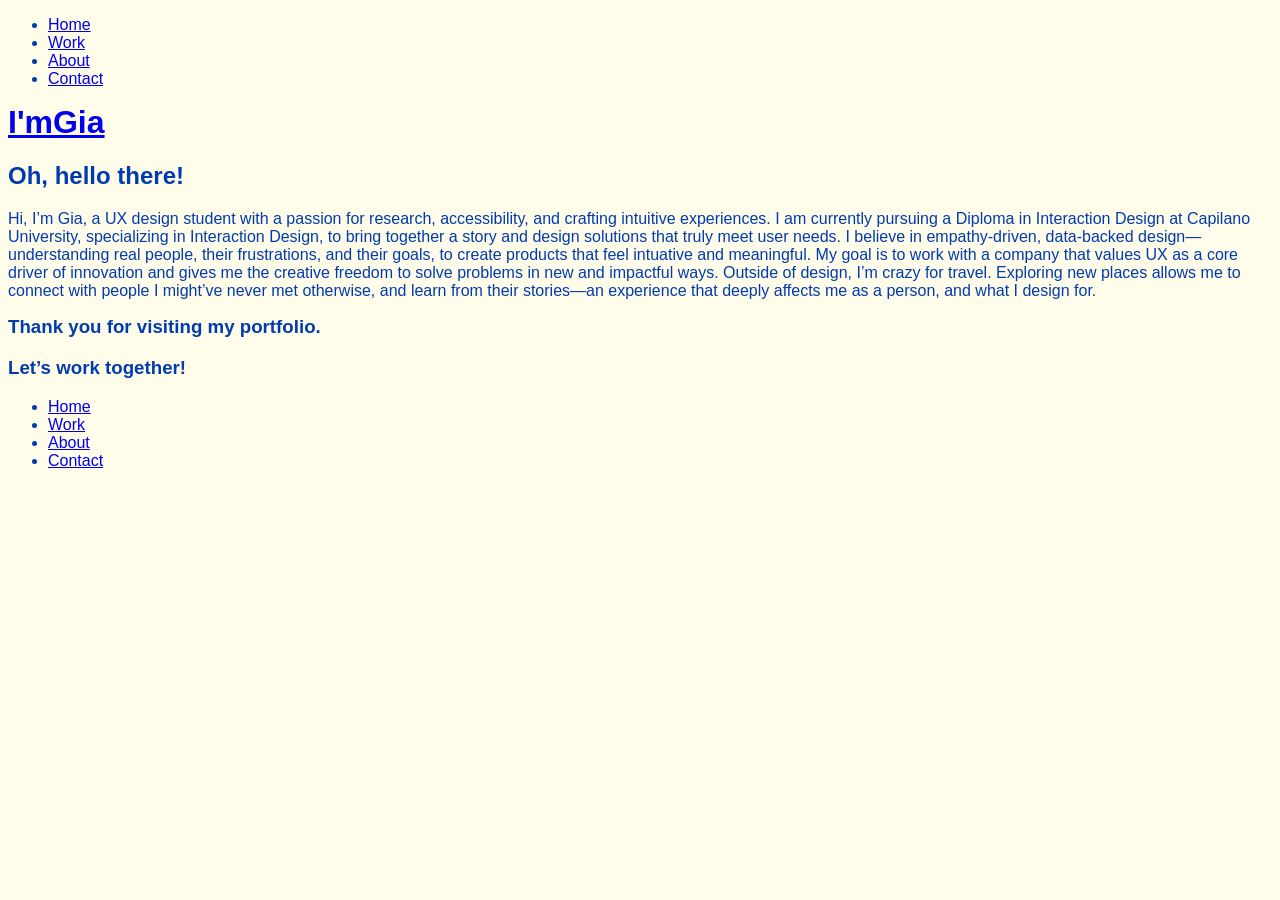
==== about.html @ bbf8f40d "initial commit" ====
<!DOCTYPE html>
<html lang="en">
<head>
    <meta charset="UTF-8">
    <meta name="viewport" content="width=device-width, initial-scale=1.0">
    <title>AllTrails Case Study</title>
    <link rel="stylesheet" href="css/styles.css">
</head>

<body>
    <header>
            <nav>
                    <ul>
                        <li><a href="home.html">Home</a></li>
                            <li><a href="index.html">Work</a></li>
                            <li><a href="#about">About</a></li>
                            <li><a href="#contact">Contact</a></li>
                            <!--Need to figure out how to link these so upon click they navigate user to respective page-->
                    </ul>
            </nav>
            <h1 class="logo"><a href="home.html">I'mGia</a></h1>
    </header>


    <section>
        <h1>Oh, hello there!</h1>
        <p>Hi, I’m Gia, a UX design student with a passion for research, accessibility, and crafting intuitive experiences. I am currently pursuing a Diploma in Interaction Design at Capilano University, specializing in Interaction Design, to bring together a story and design solutions that truly meet user needs.
            I believe in empathy-driven, data-backed design—understanding real people, their frustrations, and their goals, to create products that feel intuative and meaningful. My goal is to work with a company that values UX as a core driver of innovation and gives me the creative freedom to solve problems in new and impactful ways.
            Outside of design, I’m crazy for travel. Exploring new places allows me to connect with people I might’ve never met otherwise, and learn from their stories—an experience that deeply affects me as a person, and what I design for. </p>
    </section>

    <!-- Image of self on right side of above text-->


    <section id="footer">
        <h3>Thank you for visiting my portfolio.</h3>
        <h3>Let’s work together!</h3>
        <nav>
            <ul>
                <li><a href="home.html">Home</a></li>
                    <li><a href="#work">Work</a></li>
                    <li><a href="about.html">About</a></li>
                    <li><a href="#contact">Contact</a></li>
            </ul>
    </nav>

     </section>
















</body>
---- css/styles.css ----
body{
    font-family: "Figtree", sans-serif;
    background-color:#FFFDEA;
    color: #003BAF;
}
h1, h2, h3, h4, p, a{
    margin-top:0;
    
}
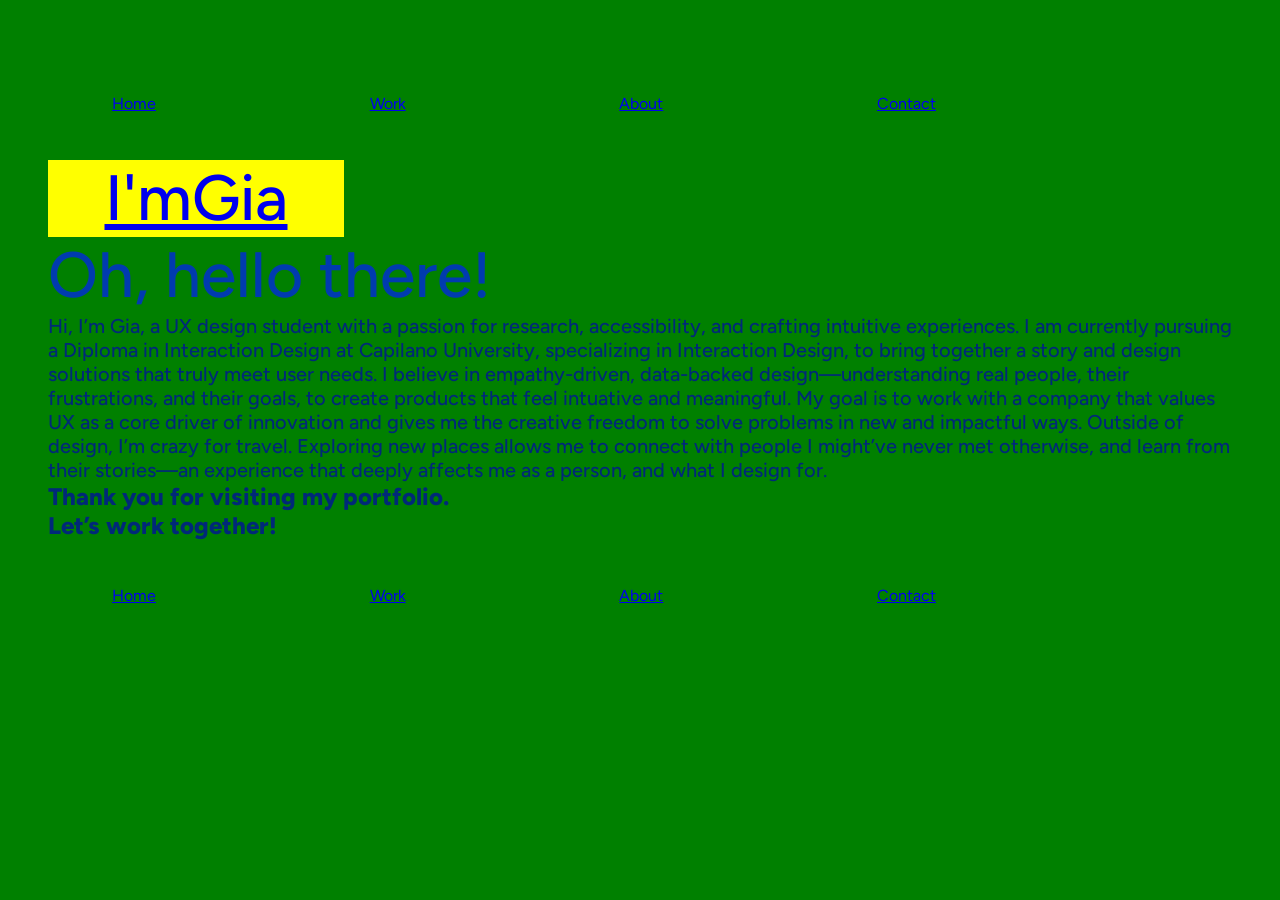
==== commit 5b1dba51: "update" ====
--- a/about.html
+++ b/about.html
@@ -10,18 +10,17 @@
 <body>
     <header>
             <nav>
-                    <ul>
-                        <li><a href="home.html">Home</a></li>
-                            <li><a href="index.html">Work</a></li>
-                            <li><a href="#about">About</a></li>
-                            <li><a href="#contact">Contact</a></li>
-                            <!--Need to figure out how to link these so upon click they navigate user to respective page-->
-                    </ul>
+                <ul class="navigation">
+                    <li class="navigation-item"><a href="index.html">Home</a></li>
+                    <li class="navigation-item"><a href="work.html">Work</a></li>
+                    <li class="navigation-item"><a href="about.html">About</a></li>
+                    <li class="navigation-item"><a href="#contact">Contact</a></li>
+                  </ul>
             </nav>
             <h1 class="logo"><a href="home.html">I'mGia</a></h1>
     </header>
 
-
+<div class="about.herotext">
     <section>
         <h1>Oh, hello there!</h1>
         <p>Hi, I’m Gia, a UX design student with a passion for research, accessibility, and crafting intuitive experiences. I am currently pursuing a Diploma in Interaction Design at Capilano University, specializing in Interaction Design, to bring together a story and design solutions that truly meet user needs.
@@ -36,12 +35,12 @@
         <h3>Thank you for visiting my portfolio.</h3>
         <h3>Let’s work together!</h3>
         <nav>
-            <ul>
-                <li><a href="home.html">Home</a></li>
-                    <li><a href="#work">Work</a></li>
-                    <li><a href="about.html">About</a></li>
-                    <li><a href="#contact">Contact</a></li>
-            </ul>
+            <ul class="navigation">
+                <li class="navigation-item"><a href="index.html">Home</a></li>
+                <li class="navigation-item"><a href="work.html">Work</a></li>
+                <li class="navigation-item"><a href="about.html">About</a></li>
+                <li class="navigation-item"><a href="#contact">Contact</a></li>
+              </ul>
     </nav>
 
      </section>
--- a/css/styles.css
+++ b/css/styles.css
@@ -1,11 +1,126 @@
+@import url(reset.css);
+@import url("https://fonts.googleapis.com/css2?family=Figtree:ital,wght@0,300..900;1,300..900&display=swap");
 
-body{
-    font-family: "Figtree", sans-serif;
-    background-color:#FFFDEA;
-    color: #003BAF;
+body {
+  font-family: "Figtree", sans-serif;
+  background-color: #fffdea;
+  color: #003baf;
+  padding: 3rem;
+  /* TRouBLe */
 }
-h1, h2, h3, h4, p, a{
-    margin-top:0;
-    
+h1,
+h2,
+h3,
+h4,
+p,
+a {
+  margin-top: 0;
 }
 
+h1 {
+  color: #003baf;
+  font-family: Figtree;
+  font-size: 4rem;
+  font-style: normal;
+  font-weight: 500;
+  line-height: 120.085%; /* 115.281px */
+}
+
+h2 {
+  color: #003baf;
+  font-family: Figtree;
+  font-size: 2.5rem;
+  font-style: normal;
+  font-weight: 500;
+  line-height: 120.085%; /* 76.854px */
+}
+
+h3 {
+  color: #002978;
+  font-family: Figtree;
+  font-size: 1.5rem;
+  font-style: normal;
+  font-weight: 800;
+  line-height: normal;
+}
+
+p {
+  color: #002978;
+  font-family: Figtree;
+  font-size: 1.25rem;
+  font-style: normal;
+  font-weight: 500;
+  line-height: normal;
+}
+
+.box {
+  background: #e0edf1;
+  border-radius: 10px;
+  padding: 9rem;
+  margin-bottom: 1rem;
+}
+
+.hero {
+  padding: 2rem;
+  border: 2px solid hotpink;
+}
+.portfolio-header {
+  display: flex;
+  flex-direction: row;
+  border: 3px solid blue;
+}
+.navigation {
+  display: flex;
+  flex-direction: column;
+  background: FFFDEA;
+  padding: 2rem;
+  width: 75%;
+  justify-content: space-between;
+}
+.logo {
+  width: 25%;
+  background: yellow;
+  display: flex;
+  flex-direction: column;
+  align-items: center;
+  justify-content: center;
+}
+.navigation-item {
+  padding: 1rem 2rem;
+  border-radius: 1.5rem;
+  background: 9FBFFF;
+}
+
+.hero {
+  padding: 5rem;
+}
+/* Large devices (desktops, 992px and up) */
+@media (min-width: 992px) {
+  .navigation {
+    flex-direction: row;
+  }
+  body {
+    background: FFFDEA;
+  }
+}
+
+/* X-Large devices (large desktops, 1200px and up) */
+@media (min-width: 1200px) {
+  body {
+    background: green;
+  }
+}
+
+/* XX-Large devices (larger desktops, 1400px and up) */
+@media (min-width: 1400px) {
+  body {
+    background: lemonchiffon;
+  }
+}
+
+/* ABOUT ELEMENTS*/
+.about.herotext {
+  padding: 5rem;
+}
+
+NOTHING IS WORKINGGGG :D
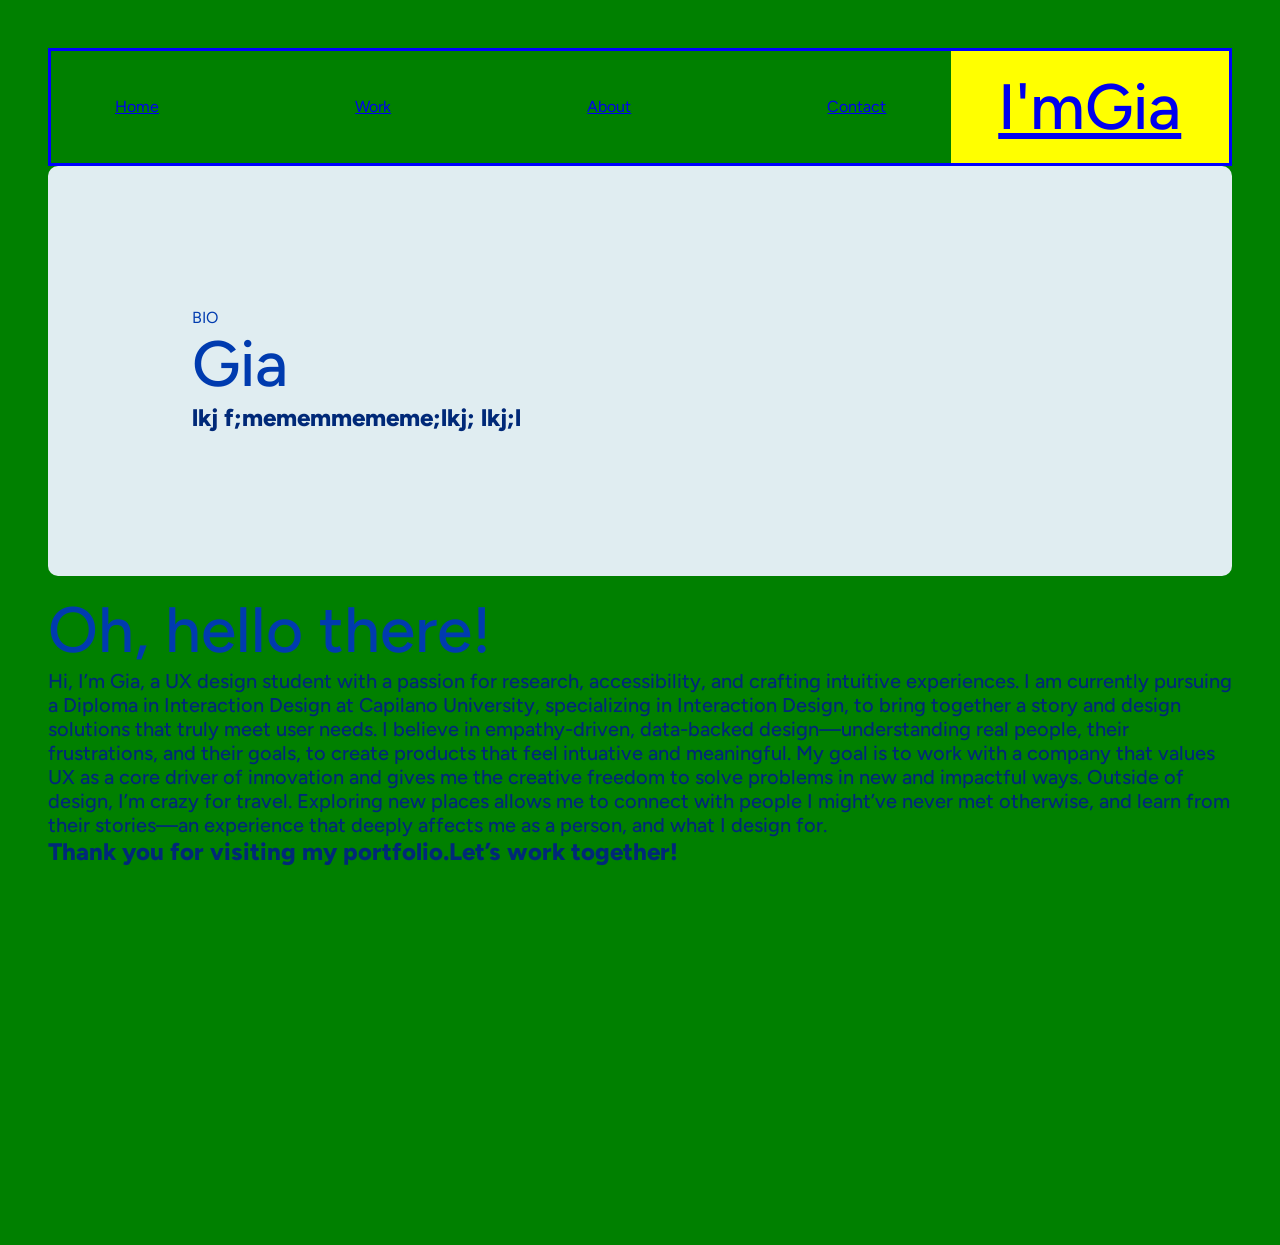
==== commit 4b4e7118: "updates" ====
--- a/about.html
+++ b/about.html
@@ -1,63 +1,52 @@
 <!DOCTYPE html>
 <html lang="en">
-<head>
-    <meta charset="UTF-8">
-    <meta name="viewport" content="width=device-width, initial-scale=1.0">
+  <head>
+    <meta charset="UTF-8" />
+    <meta name="viewport" content="width=device-width, initial-scale=1.0" />
     <title>AllTrails Case Study</title>
-    <link rel="stylesheet" href="css/styles.css">
-</head>
+    <link rel="stylesheet" href="css/styles.css" />
+  </head>
 
-<body>
-    <header>
-            <nav>
-                <ul class="navigation">
-                    <li class="navigation-item"><a href="index.html">Home</a></li>
-                    <li class="navigation-item"><a href="work.html">Work</a></li>
-                    <li class="navigation-item"><a href="about.html">About</a></li>
-                    <li class="navigation-item"><a href="#contact">Contact</a></li>
-                  </ul>
-            </nav>
-            <h1 class="logo"><a href="home.html">I'mGia</a></h1>
+  <body>
+    <header class="portfolio-header">
+      <ul class="navigation">
+        <li class="navigation-item"><a href="index.html">Home</a></li>
+        <li class="navigation-item"><a href="work.html">Work</a></li>
+        <li class="navigation-item"><a href="about.html">About</a></li>
+        <li class="navigation-item"><a href="#contact">Contact</a></li>
+      </ul>
+
+      <h1 class="logo"><a href="home.html">I'mGia</a></h1>
     </header>
-
-<div class="about.herotext">
+    <div class="project-section">
+      <h5>BIO</h5>
+      <h1>Gia</h1>
+      <h3>lkj f;mememmememe;lkj; lkj;l</h3>
+    </div>
     <section>
-        <h1>Oh, hello there!</h1>
-        <p>Hi, I’m Gia, a UX design student with a passion for research, accessibility, and crafting intuitive experiences. I am currently pursuing a Diploma in Interaction Design at Capilano University, specializing in Interaction Design, to bring together a story and design solutions that truly meet user needs.
-            I believe in empathy-driven, data-backed design—understanding real people, their frustrations, and their goals, to create products that feel intuative and meaningful. My goal is to work with a company that values UX as a core driver of innovation and gives me the creative freedom to solve problems in new and impactful ways.
-            Outside of design, I’m crazy for travel. Exploring new places allows me to connect with people I might’ve never met otherwise, and learn from their stories—an experience that deeply affects me as a person, and what I design for. </p>
+      <h1>Oh, hello there!</h1>
+      <p>
+        Hi, I’m Gia, a UX design student with a passion for research,
+        accessibility, and crafting intuitive experiences. I am currently
+        pursuing a Diploma in Interaction Design at Capilano University,
+        specializing in Interaction Design, to bring together a story and design
+        solutions that truly meet user needs. I believe in empathy-driven,
+        data-backed design—understanding real people, their frustrations, and
+        their goals, to create products that feel intuative and meaningful. My
+        goal is to work with a company that values UX as a core driver of
+        innovation and gives me the creative freedom to solve problems in new
+        and impactful ways. Outside of design, I’m crazy for travel. Exploring
+        new places allows me to connect with people I might’ve never met
+        otherwise, and learn from their stories—an experience that deeply
+        affects me as a person, and what I design for.
+      </p>
     </section>
 
     <!-- Image of self on right side of above text-->
 
-
-    <section id="footer">
-        <h3>Thank you for visiting my portfolio.</h3>
-        <h3>Let’s work together!</h3>
-        <nav>
-            <ul class="navigation">
-                <li class="navigation-item"><a href="index.html">Home</a></li>
-                <li class="navigation-item"><a href="work.html">Work</a></li>
-                <li class="navigation-item"><a href="about.html">About</a></li>
-                <li class="navigation-item"><a href="#contact">Contact</a></li>
-              </ul>
-    </nav>
-
-     </section>
-
-
-
-
-
-
-
-
-
-
-
-
-
-
-
-
-</body>+    <section class="footer">
+      <h3>Thank you for visiting my portfolio.</h3>
+      <h3>Let’s work together!</h3>
+    </section>
+  </body>
+</html>
--- a/css/styles.css
+++ b/css/styles.css
@@ -52,8 +52,7 @@
   font-weight: 500;
   line-height: normal;
 }
-
-.box {
+.project-section {
   background: #e0edf1;
   border-radius: 10px;
   padding: 9rem;
@@ -94,6 +93,54 @@
 .hero {
   padding: 5rem;
 }
+
+/* Project Page Styles */
+.project-header {
+  min-height: 60vh;
+  background: lightblue;
+  display: flex;
+  flex-direction: column;
+  align-items: center;
+  justify-content: center;
+}
+.project-inner-container {
+  background: salmon;
+}
+.project-title {
+  text-align: center;
+  background: yellow;
+  margin-bottom: 1rem;
+}
+.project-title:hover {
+  background: white;
+}
+.project-description {
+  text-align: center;
+  background: yellow;
+  margin-bottom: 1rem;
+}
+.project-type {
+  text-transform: uppercase;
+  text-align: center;
+  background: yellow;
+}
+
+/* Footer Styles */
+
+.footer {
+  min-height: 40vh;
+  display: flex;
+  flex-direction: row;
+}
+.main-footer-area {
+  width: 70%;
+  background: orangered;
+}
+.contact-footer-area {
+  width: 30%;
+  background: yellowgreen;
+}
+
 /* Large devices (desktops, 992px and up) */
 @media (min-width: 992px) {
   .navigation {
@@ -123,4 +170,33 @@
   padding: 5rem;
 }
 
-NOTHING IS WORKINGGGG :D
+/* NOTHING IS WORKINGGGG :D 
+
+
+
+⠀⠀⠀⠀⠀⠀⠀⠀⠀⠀⠀⠀⠀⠀⠀⠀⠀⠀⠀⠀⠀⠀⠀⠀⠀⠀⠀⠀⠀⠀⠀⠀⠀⠀⠀⠀⠀⠀⠀⠀⠀⠀⠀⠀⠀⠀⠀⠀⠀⠀
+⠀⠀⠀⠀⠀⠀⠀⠀⠀⠀⠀⠀⠀⠀⠀⠀⠀⠀⠀⠀⠀⠀⠀⠀⠀⠀⠀⠀⠀⠀⠀⠀⠀⠀⠀⠀⠀⠀⠀⠀⠀⠀⠀⠀⠀⠀⠀⠀⠀⠀
+⠀⠀⠀⠀⠀⠀⠀⠀⠀⠀⠀⠀⠀⠀⠀⠀⠀⠀⠀⠀⠀⠀⠀⠀⠀⠀⠀⠀⠀⠀⠀⠀⠀⠀⠀⠀⠀⠀⠀⠀⠀⠀⠀⠀⠀⠀⠀⠀⠀⠀
+⠀⠀⠀⠀⠀⠀⠀⠀⠀⠀⠀⠀⠀⠀⠀⠀⠀⠀⠀⠀⠀⠀⠀⠀⠀⠀⠀⠀⠀⠀⠀⠀⠀⠀⠀⠀⠀⠀⠀⠀⠀⠀⠀⠀⠀⠀⠀⠀⠀⠀
+⠀⠀⠀⠀⠀⠀⠀⠀⠀⠀⠀⠀⠀⠀⠀⠀⠀⠀⠀⠀⠀⠀⠀⠀⠀⠀⠀⠀⠀⠀⠀⠀⠀⠀⠀⠀⠀⠀⠀⠀⠀⠀⠀⠀⠀⠀⠀⠀⠀⠀
+⠀⠀⠀⠀⠀⠀⠀⠀⠀⠀⠀⠀⠀⠀⠀⠀⠀⠀⠀⠀⠀⠀⠀⠀⠀⠀⠀⠀⠀⠀⠀⠀⠀⠀⠀⠀⠀⠀⠀⠀⠀⠀⠀⠀⠀⠀⠀⠀⠀⠀
+⠀⠀⠀⠀⠀⠀⠀⠀⠀⠀⠀⠀⠀⠀⢀⡞⡆⠀⠀⠀⠀⠀⠀⠀⠀⠀⠀⠀⣠⢇⠀⠀⠀⠀⠀⠀⠀⠀⠀⠀⠀⠀⠀⠀⠀⠀⠀⠀⠀⠀
+⠀⠀⠀⠀⠀⠀⠀⠀⠀⠀⠀⠀⠀⠀⡎⠀⠈⡆⠀⠀⠀⠀⠀⠀⠀⠀⡠⠊⠀⠈⣇⠀⠀⠀⠀⠀⠀⠀⠀⠀⠀⠀⠀⠀⠀⠀⠀⠀⠀⠀
+⠀⠀⠀⠀⠀⠀⠀⠀⠀⠀⠀⠀⠀⡌⠀⠀⠀⢧⠀⠀⠀⠀⠀⠀⠀⡜⠁⠀⠀⠀⠀⠣⡀⠀⠀⠀⠀⠀⠀⠀⠀⠀⠀⠀⠀⠀⠀⠀⠀⠀
+⠀⠀⠀⠀⠀⠀⠀⠀⠀⠀⠀⠀⡪⠄⠀⠀⠀⠀⡇⣀⣀⣀⡤⠤⡧⠥⠀⠀⠀⠀⠀⠀⢳⡀⠀⠀⠀⠀⠀⠀⠀⠀⠀⠀⠀⠀⠀⠀⠀⠀
+⠀⠀⠀⠀⠀⠀⠀⠀⠀⠀⠀⣠⠃⠀⠀⠀⠀⠀⠳⠀⠀⠀⠀⠀⠀⠀⠀⠀⣀⡤⡀⠀⠈⡇⠀⠀⢀⡠⠔⠂⠀⠀⠀⠀⠀⠀⠀⠀⠀⠀
+⠀⠀⠀⠀⠀⠀⠀⠀⣀⣀⠀⡇⠀⠀⠀⠀⡤⠂⡀⠀⠀⠀⠀⠀⠀⠀⢀⡜⠁⠀⡇⠀⠀⣧⠂⠃⠁⠀⠀⠀⠀⠀⠀⠀⠀⠀⠀⠀⠀⠀
+⠀⠀⠀⠀⠀⠀⠀⠀⠁⠀⠁⢺⠢⢀⡀⠀⡇⠀⠉⠢⡀⠀⡏⠉⡇⠀⣇⡀⠀⢀⡇⠀⠎⡇⠀⠀⠀⠀⠀⠀⠀⠀⠀⠀⠀⠀⠀⠀⠀⠀
+⠀⠀⠀⠀⠀⠀⠀⠀⠀⠀⠀⠈⡇⠀⠀⠁⠙⣆⣀⡠⠞⠀⡏⣑⡇⠀⠀⠉⠉⠁⠀⡄⠀⡇⠀⠀⠀⠀⠀⠀⠀⠀⠀⠀⠀⠀⠀⠀⠀⠀
+⠀⠀⠀⠀⠀⠀⠀⠀⠀⡀⠠⠐⢯⡈⠁⠁⠀⠀⠀⠀⠀⡗⠀⠀⢧⠀⠀⠀⠀⠀⠀⠈⡳⠥⣀⣀⠀⠀⠀⠀⠀⠀⠀⠀⠀⠀⠀⠀⠀⠀
+⠀⠀⠀⠀⠀⠀⠐⠊⠈⠀⠀⠀⠀⠙⢄⡀⠀⠀⠀⠀⡎⠀⠀⠀⠀⡇⠀⠀⠀⠀⣠⠎⠁⠀⠀⠀⠉⠉⠀⠀⠀⠀⠀⠀⠀⠀⠀⠀⠀⠀
+⠀⠀⠀⠀⠀⠀⠀⠀⠀⠀⠀⠀⠀⠀⠀⠉⠣⢄⣀⠀⠀⠀⠀⠀⠀⠀⣀⣀⡤⠞⠁⠀⠀⠀⠀⠀⠀⠀⠀⠀⠀⠀⠀⠀⠀⠀⠀⠀⠀⠀
+⠀⠀⠀⠀⠀⠀⠀⠀⠀⠀⠀⠀⠀⠀⠀⠀⠀⠀⠀⠉⠉⠉⠉⠉⠉⠉⠀⠀⠀⠀⠀⠀⠀⠀⠀⠀⠀⠀⠀⠀⠀⠀⠀⠀⠀⠀⠀⠀⠀⠀
+⠀⠀⠀⠀⠀⠀⠀⠀⠀⠀⠀⠀⠀⠀⠀⠀⠀⠀⠀⠀⠀⠀⠀⠀⠀⠀⠀⠀⠀⠀⠀⠀⠀⠀⠀⠀⠀⠀⠀⠀⠀⠀⠀⠀⠀⠀⠀⠀⠀⠀
+⠀⠀⠀⠀⠀⠀⠀⠀⠀⠀⠀⠀⠀⠀⠀⠀⠀⠀⠀⠀⠀⠀⠀⠀⠀⠀⠀⠀⠀⠀⠀⠀⠀⠀⠀⠀⠀⠀⠀⠀⠀⠀⠀⠀⠀⠀⠀⠀⠀⠀
+⠀⠀⠀⠀⠀⠀⠀⠀⠀⠀⠀⠀⠀⠀⠀⠀⠀⠀⠀⠀⠀⠀⠀⠀⠀⠀⠀⠀⠀⠀⠀⠀⠀⠀⠀⠀⠀⠀⠀⠀⠀⠀⠀⠀⠀⠀⠀⠀⠀⠀
+⠀⠀⠀⠀⠀⠀⠀⠀⠀⠀⠀⠀⠀⠀⠀⠀⠀⠀⠀⠀⠀⠀⠀⠀⠀⠀⠀⠀⠀⠀⠀⠀⠀⠀⠀⠀⠀⠀⠀⠀⠀⠀⠀⠀⠀⠀⠀⠀⠀⠀
+⠀⠀⠀⠀⠀⠀⠀⠀⠀⠀⠀⠀⠀⠀⠀⠀⠀⠀⠀⠀⠀⠀⠀⠀⠀⠀⠀⠀⠀⠀⠀⠀⠀⠀⠀⠀⠀⠀⠀⠀⠀⠀⠀⠀⠀⠀⠀⠀⠀⠀
+⠀⠀⠀⠀⠀⠀⠀⠀⠀⠀⠀⠀⠀⠀⠀⠀⠀⠀⠀⠀⠀⠀⠀⠀⠀⠀⠀⠀⠀⠀⠀⠀⠀⠀⠀⠀⠀⠀⠀⠀⠀⠀⠀⠀⠀⠀⠀⠀⠀⠀
+⠀⠀⠀⠀⠀⠀⠀⠀⠀⠀⠀⠀⠀⠀⠀⠀⠀⠀⠀⠀⠀⠀⠀⠀⠀⠀⠀⠀⠀⠀⠀⠀⠀⠀⠀⠀⠀⠀⠀⠀⠀⠀⠀⠀⠀⠀⠀⠀⠀⠀
+*/
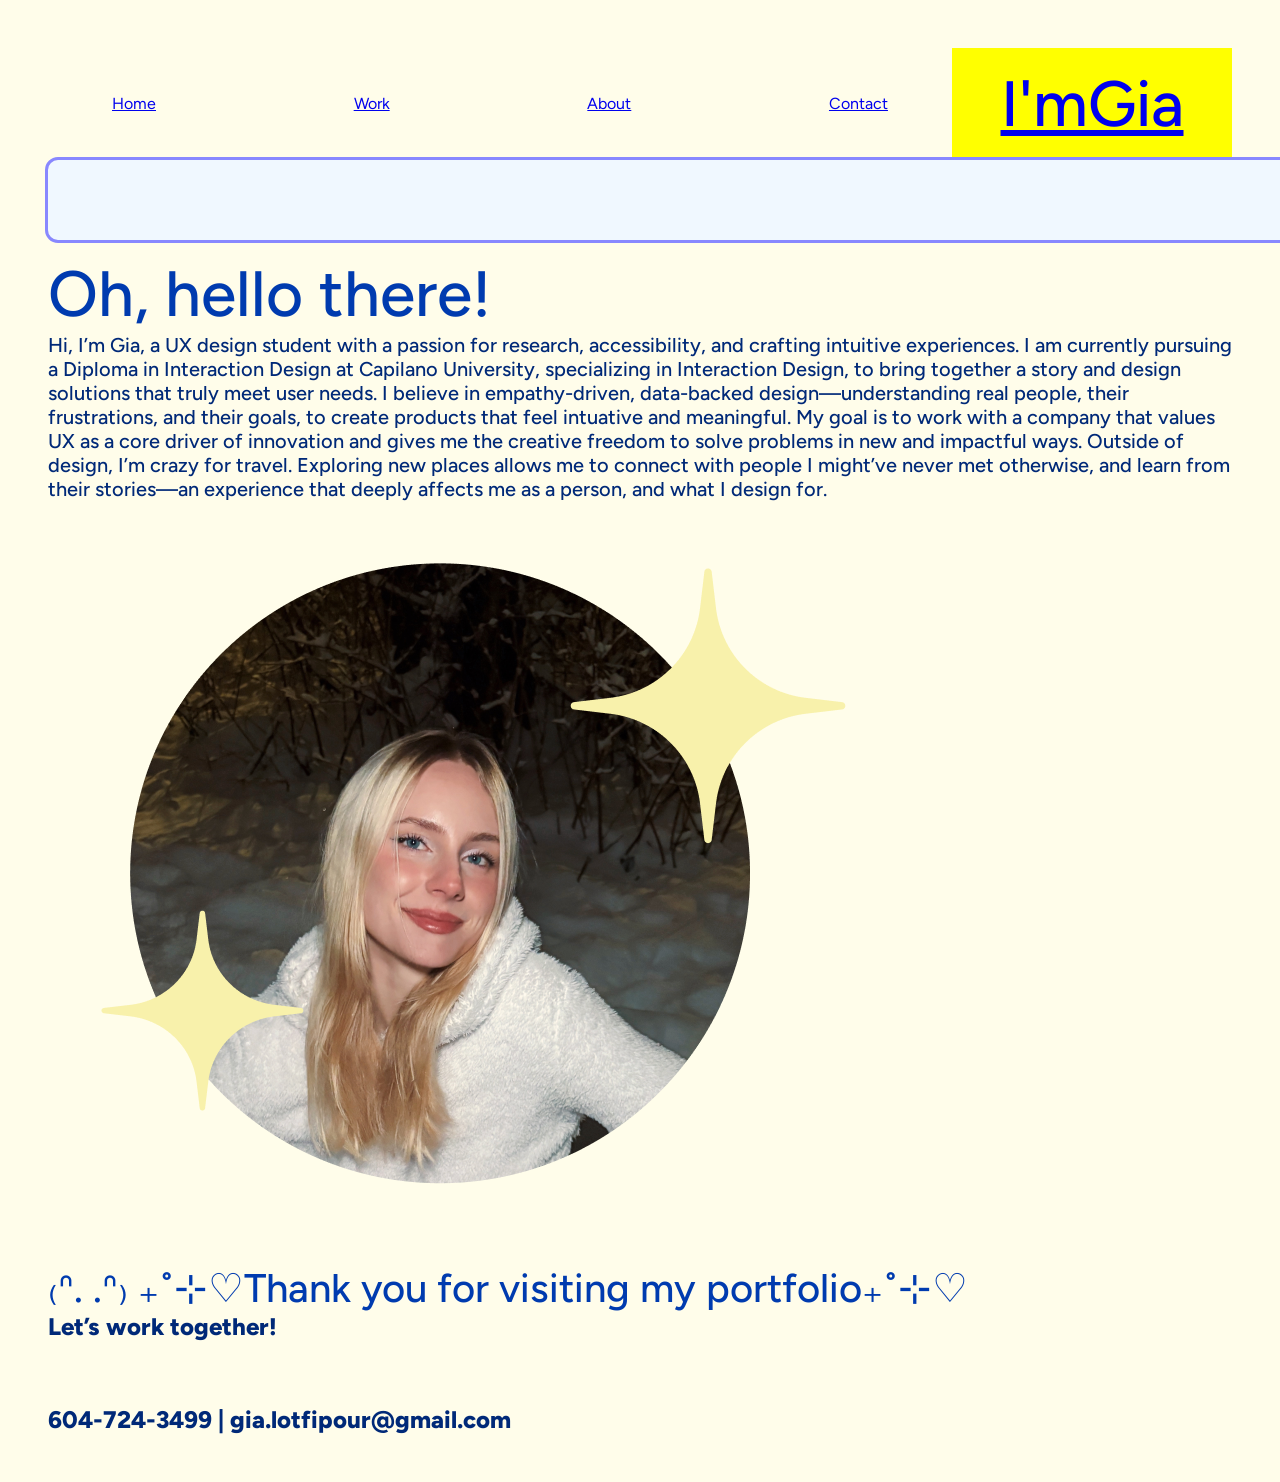
==== commit d77a307b: "updates" ====
--- a/about.html
+++ b/about.html
@@ -18,11 +18,8 @@
 
       <h1 class="logo"><a href="home.html">I'mGia</a></h1>
     </header>
-    <div class="project-section">
-      <h5>BIO</h5>
-      <h1>Gia</h1>
-      <h3>lkj f;mememmememe;lkj; lkj;l</h3>
-    </div>
+
+    <div class="project-section"></div>
     <section>
       <h1>Oh, hello there!</h1>
       <p>
@@ -41,12 +38,19 @@
         affects me as a person, and what I design for.
       </p>
     </section>
+    <img src="img/itsme.png" alt="Screenshots of Wireframes" />
 
-    <!-- Image of self on right side of above text-->
+    <ul class="footer">
+      <li class="main-footer-area">
+        <h2>₍ᐢ. .ᐢ₎ ₊˚⊹♡Thank you for visiting my portfolio₊˚⊹♡</h2>
+        <h3>Let’s work together!</h3>
+      </li>
+      <li class="contact-footer-area">
+        <h3>604-724-3499 | gia.lotfipour@gmail.com</h3>
+      </li>
+    </ul>
 
-    <section class="footer">
-      <h3>Thank you for visiting my portfolio.</h3>
-      <h3>Let’s work together!</h3>
+
     </section>
   </body>
 </html>
--- a/css/styles.css
+++ b/css/styles.css
@@ -52,7 +52,8 @@
   font-weight: 500;
   line-height: normal;
 }
-.project-section {
+
+.box {
   background: #e0edf1;
   border-radius: 10px;
   padding: 9rem;
@@ -66,7 +67,7 @@
 .portfolio-header {
   display: flex;
   flex-direction: row;
-  border: 3px solid blue;
+
 }
 .navigation {
   display: flex;
@@ -93,54 +94,6 @@
 .hero {
   padding: 5rem;
 }
-
-/* Project Page Styles */
-.project-header {
-  min-height: 60vh;
-  background: lightblue;
-  display: flex;
-  flex-direction: column;
-  align-items: center;
-  justify-content: center;
-}
-.project-inner-container {
-  background: salmon;
-}
-.project-title {
-  text-align: center;
-  background: yellow;
-  margin-bottom: 1rem;
-}
-.project-title:hover {
-  background: white;
-}
-.project-description {
-  text-align: center;
-  background: yellow;
-  margin-bottom: 1rem;
-}
-.project-type {
-  text-transform: uppercase;
-  text-align: center;
-  background: yellow;
-}
-
-/* Footer Styles */
-
-.footer {
-  min-height: 40vh;
-  display: flex;
-  flex-direction: row;
-}
-.main-footer-area {
-  width: 70%;
-  background: orangered;
-}
-.contact-footer-area {
-  width: 30%;
-  background: yellowgreen;
-}
-
 /* Large devices (desktops, 992px and up) */
 @media (min-width: 992px) {
   .navigation {
@@ -154,14 +107,14 @@
 /* X-Large devices (large desktops, 1200px and up) */
 @media (min-width: 1200px) {
   body {
-    background: green;
+    background: FFFDEA;
   }
 }
 
 /* XX-Large devices (larger desktops, 1400px and up) */
 @media (min-width: 1400px) {
   body {
-    background: lemonchiffon;
+    background: FFFDEAs;
   }
 }
 
@@ -170,33 +123,170 @@
   padding: 5rem;
 }
 
-/* NOTHING IS WORKINGGGG :D 
-
-
-
-⠀⠀⠀⠀⠀⠀⠀⠀⠀⠀⠀⠀⠀⠀⠀⠀⠀⠀⠀⠀⠀⠀⠀⠀⠀⠀⠀⠀⠀⠀⠀⠀⠀⠀⠀⠀⠀⠀⠀⠀⠀⠀⠀⠀⠀⠀⠀⠀⠀⠀
-⠀⠀⠀⠀⠀⠀⠀⠀⠀⠀⠀⠀⠀⠀⠀⠀⠀⠀⠀⠀⠀⠀⠀⠀⠀⠀⠀⠀⠀⠀⠀⠀⠀⠀⠀⠀⠀⠀⠀⠀⠀⠀⠀⠀⠀⠀⠀⠀⠀⠀
-⠀⠀⠀⠀⠀⠀⠀⠀⠀⠀⠀⠀⠀⠀⠀⠀⠀⠀⠀⠀⠀⠀⠀⠀⠀⠀⠀⠀⠀⠀⠀⠀⠀⠀⠀⠀⠀⠀⠀⠀⠀⠀⠀⠀⠀⠀⠀⠀⠀⠀
-⠀⠀⠀⠀⠀⠀⠀⠀⠀⠀⠀⠀⠀⠀⠀⠀⠀⠀⠀⠀⠀⠀⠀⠀⠀⠀⠀⠀⠀⠀⠀⠀⠀⠀⠀⠀⠀⠀⠀⠀⠀⠀⠀⠀⠀⠀⠀⠀⠀⠀
-⠀⠀⠀⠀⠀⠀⠀⠀⠀⠀⠀⠀⠀⠀⠀⠀⠀⠀⠀⠀⠀⠀⠀⠀⠀⠀⠀⠀⠀⠀⠀⠀⠀⠀⠀⠀⠀⠀⠀⠀⠀⠀⠀⠀⠀⠀⠀⠀⠀⠀
-⠀⠀⠀⠀⠀⠀⠀⠀⠀⠀⠀⠀⠀⠀⠀⠀⠀⠀⠀⠀⠀⠀⠀⠀⠀⠀⠀⠀⠀⠀⠀⠀⠀⠀⠀⠀⠀⠀⠀⠀⠀⠀⠀⠀⠀⠀⠀⠀⠀⠀
-⠀⠀⠀⠀⠀⠀⠀⠀⠀⠀⠀⠀⠀⠀⢀⡞⡆⠀⠀⠀⠀⠀⠀⠀⠀⠀⠀⠀⣠⢇⠀⠀⠀⠀⠀⠀⠀⠀⠀⠀⠀⠀⠀⠀⠀⠀⠀⠀⠀⠀
-⠀⠀⠀⠀⠀⠀⠀⠀⠀⠀⠀⠀⠀⠀⡎⠀⠈⡆⠀⠀⠀⠀⠀⠀⠀⠀⡠⠊⠀⠈⣇⠀⠀⠀⠀⠀⠀⠀⠀⠀⠀⠀⠀⠀⠀⠀⠀⠀⠀⠀
-⠀⠀⠀⠀⠀⠀⠀⠀⠀⠀⠀⠀⠀⡌⠀⠀⠀⢧⠀⠀⠀⠀⠀⠀⠀⡜⠁⠀⠀⠀⠀⠣⡀⠀⠀⠀⠀⠀⠀⠀⠀⠀⠀⠀⠀⠀⠀⠀⠀⠀
-⠀⠀⠀⠀⠀⠀⠀⠀⠀⠀⠀⠀⡪⠄⠀⠀⠀⠀⡇⣀⣀⣀⡤⠤⡧⠥⠀⠀⠀⠀⠀⠀⢳⡀⠀⠀⠀⠀⠀⠀⠀⠀⠀⠀⠀⠀⠀⠀⠀⠀
-⠀⠀⠀⠀⠀⠀⠀⠀⠀⠀⠀⣠⠃⠀⠀⠀⠀⠀⠳⠀⠀⠀⠀⠀⠀⠀⠀⠀⣀⡤⡀⠀⠈⡇⠀⠀⢀⡠⠔⠂⠀⠀⠀⠀⠀⠀⠀⠀⠀⠀
-⠀⠀⠀⠀⠀⠀⠀⠀⣀⣀⠀⡇⠀⠀⠀⠀⡤⠂⡀⠀⠀⠀⠀⠀⠀⠀⢀⡜⠁⠀⡇⠀⠀⣧⠂⠃⠁⠀⠀⠀⠀⠀⠀⠀⠀⠀⠀⠀⠀⠀
-⠀⠀⠀⠀⠀⠀⠀⠀⠁⠀⠁⢺⠢⢀⡀⠀⡇⠀⠉⠢⡀⠀⡏⠉⡇⠀⣇⡀⠀⢀⡇⠀⠎⡇⠀⠀⠀⠀⠀⠀⠀⠀⠀⠀⠀⠀⠀⠀⠀⠀
-⠀⠀⠀⠀⠀⠀⠀⠀⠀⠀⠀⠈⡇⠀⠀⠁⠙⣆⣀⡠⠞⠀⡏⣑⡇⠀⠀⠉⠉⠁⠀⡄⠀⡇⠀⠀⠀⠀⠀⠀⠀⠀⠀⠀⠀⠀⠀⠀⠀⠀
-⠀⠀⠀⠀⠀⠀⠀⠀⠀⡀⠠⠐⢯⡈⠁⠁⠀⠀⠀⠀⠀⡗⠀⠀⢧⠀⠀⠀⠀⠀⠀⠈⡳⠥⣀⣀⠀⠀⠀⠀⠀⠀⠀⠀⠀⠀⠀⠀⠀⠀
-⠀⠀⠀⠀⠀⠀⠐⠊⠈⠀⠀⠀⠀⠙⢄⡀⠀⠀⠀⠀⡎⠀⠀⠀⠀⡇⠀⠀⠀⠀⣠⠎⠁⠀⠀⠀⠉⠉⠀⠀⠀⠀⠀⠀⠀⠀⠀⠀⠀⠀
-⠀⠀⠀⠀⠀⠀⠀⠀⠀⠀⠀⠀⠀⠀⠀⠉⠣⢄⣀⠀⠀⠀⠀⠀⠀⠀⣀⣀⡤⠞⠁⠀⠀⠀⠀⠀⠀⠀⠀⠀⠀⠀⠀⠀⠀⠀⠀⠀⠀⠀
-⠀⠀⠀⠀⠀⠀⠀⠀⠀⠀⠀⠀⠀⠀⠀⠀⠀⠀⠀⠉⠉⠉⠉⠉⠉⠉⠀⠀⠀⠀⠀⠀⠀⠀⠀⠀⠀⠀⠀⠀⠀⠀⠀⠀⠀⠀⠀⠀⠀⠀
-⠀⠀⠀⠀⠀⠀⠀⠀⠀⠀⠀⠀⠀⠀⠀⠀⠀⠀⠀⠀⠀⠀⠀⠀⠀⠀⠀⠀⠀⠀⠀⠀⠀⠀⠀⠀⠀⠀⠀⠀⠀⠀⠀⠀⠀⠀⠀⠀⠀⠀
-⠀⠀⠀⠀⠀⠀⠀⠀⠀⠀⠀⠀⠀⠀⠀⠀⠀⠀⠀⠀⠀⠀⠀⠀⠀⠀⠀⠀⠀⠀⠀⠀⠀⠀⠀⠀⠀⠀⠀⠀⠀⠀⠀⠀⠀⠀⠀⠀⠀⠀
-⠀⠀⠀⠀⠀⠀⠀⠀⠀⠀⠀⠀⠀⠀⠀⠀⠀⠀⠀⠀⠀⠀⠀⠀⠀⠀⠀⠀⠀⠀⠀⠀⠀⠀⠀⠀⠀⠀⠀⠀⠀⠀⠀⠀⠀⠀⠀⠀⠀⠀
-⠀⠀⠀⠀⠀⠀⠀⠀⠀⠀⠀⠀⠀⠀⠀⠀⠀⠀⠀⠀⠀⠀⠀⠀⠀⠀⠀⠀⠀⠀⠀⠀⠀⠀⠀⠀⠀⠀⠀⠀⠀⠀⠀⠀⠀⠀⠀⠀⠀⠀
-⠀⠀⠀⠀⠀⠀⠀⠀⠀⠀⠀⠀⠀⠀⠀⠀⠀⠀⠀⠀⠀⠀⠀⠀⠀⠀⠀⠀⠀⠀⠀⠀⠀⠀⠀⠀⠀⠀⠀⠀⠀⠀⠀⠀⠀⠀⠀⠀⠀⠀
-⠀⠀⠀⠀⠀⠀⠀⠀⠀⠀⠀⠀⠀⠀⠀⠀⠀⠀⠀⠀⠀⠀⠀⠀⠀⠀⠀⠀⠀⠀⠀⠀⠀⠀⠀⠀⠀⠀⠀⠀⠀⠀⠀⠀⠀⠀⠀⠀⠀⠀
-⠀⠀⠀⠀⠀⠀⠀⠀⠀⠀⠀⠀⠀⠀⠀⠀⠀⠀⠀⠀⠀⠀⠀⠀⠀⠀⠀⠀⠀⠀⠀⠀⠀⠀⠀⠀⠀⠀⠀⠀⠀⠀⠀⠀⠀⠀⠀⠀⠀⠀
-*/
+img {
+  max-width: 100%; /* Makes the image responsive to the container's width */
+  height: auto; /* Keeps the aspect ratio */
+}
+
+.footer {
+  padding 2 rem;
+}
+
+.contact-footer-area{
+ justify-content: flex-end;
+ align-items: end;
+}
+
+
+/* AllTrails case study section on index.html page*/
+
+
+
+
+.project-title{
+  display: flex;
+  justify-content: center;
+  align-items: center;
+  height: 20vh;
+}
+.project-description{
+  display: flex;
+  justify-content: center;
+  align-items: center;
+  height: 5vh;
+}
+.project-type{
+  display: flex;
+  justify-content: center;
+  align-items: center;
+  height: 5vh;
+}
+
+.project-overview{
+  margin-bottom: 4rem;
+  margin-top: 2rem;
+}
+
+.problem-statement{ 
+  margin-bottom: 2rem;
+}
+
+.role-team-timeline{
+  display: flex;
+  flex-direction: column;
+  justify-content: flex-end;
+  gap: 1rem;
+  padding-top: 3rem;
+  padding-bottom: 4rem;
+}
+
+.solution{
+  padding-bottom: 4rem;
+}
+
+.define{
+  gap: 2rem;
+  padding-top: 2rem;
+  padding-bottom: 2rem;
+}
+
+.test{
+  gap: 2rem;
+  padding-top: 2rem;
+  padding-bottom: 2rem;
+}
+
+.ideate{
+  gap: 2rem;
+  padding-top: 2rem;
+  padding-bottom: 2rem;
+}
+
+.design{
+  gap: 2rem;
+  padding-top: 2rem;
+  padding-bottom: 2rem;
+}
+
+
+.the-impacto{
+  background-color: yellow;
+  padding-bottom: 10rem;
+}
+
+.learnings{
+ padding-top: 2rem;
+ padding-bottom: 4rem;
+}
+
+.insight-tools{
+  background-color: black;
+}
+
+.main-footer-area{
+  padding-bottom: 4rem;
+}
+
+.text-image-container {
+  display: flex; /* Enables side-by-side layout */
+  align-items: center; /* Aligns image and text vertically */
+  gap: 20px; /* Adds space between text and image */
+}
+
+
+
+/* The Good Stuff case study section on index.html page*/
+.hero-section {
+  background-color: aliceblue;
+  outline: 3px solid rgb(136, 136, 255);
+  border-radius: 10px;
+  display: flex; /* Enables side-by-side layout */
+  align-items: center; /* Centers items vertically */
+  justify-content: space-between; /* Adds spacing */
+  width: 100vw; /* Full width */
+  padding: 40px; /* Adjust as needed */
+  margin-bottom: 6rem;
+}
+
+.text-content {
+  width: 50%; /* Ensures text takes up half of the screen */
+}
+
+.hero-image {
+  width: 40%; /* Adjust the image width */
+  max-width: 400px; /* Prevents it from getting too large */
+  height: auto; /* Keeps aspect ratio */
+  padding-right: 3rem;
+}
+
+
+
+/* AllTrails container section index.html*/
+
+.project-section{
+  background-color: aliceblue;
+  outline: 3px solid rgb(136, 136, 255);
+  border-radius: 10px;
+  padding: 8rem;
+  margin-bottom: 1rem;
+  align-content: flex-start;
+}
+
+.project-section {
+  display: flex; /* Enables side-by-side layout */
+  align-items: center; /* Centers content vertically */
+  justify-content: space-between; /* Adds spacing */
+  width: 100vw; /* Full width */
+  padding: 40px; /* Adjust as needed */
+}
+
+.text-content {
+  width: 50%; /* Ensures text takes up half of the screen */
+}
+
+.project-image {
+  width: 40%; /* Adjust image width */
+  max-width: 400px; /* Prevents it from getting too large */
+  height: auto; /* Keeps aspect ratio */
+  padding-right: 3rem;
+}
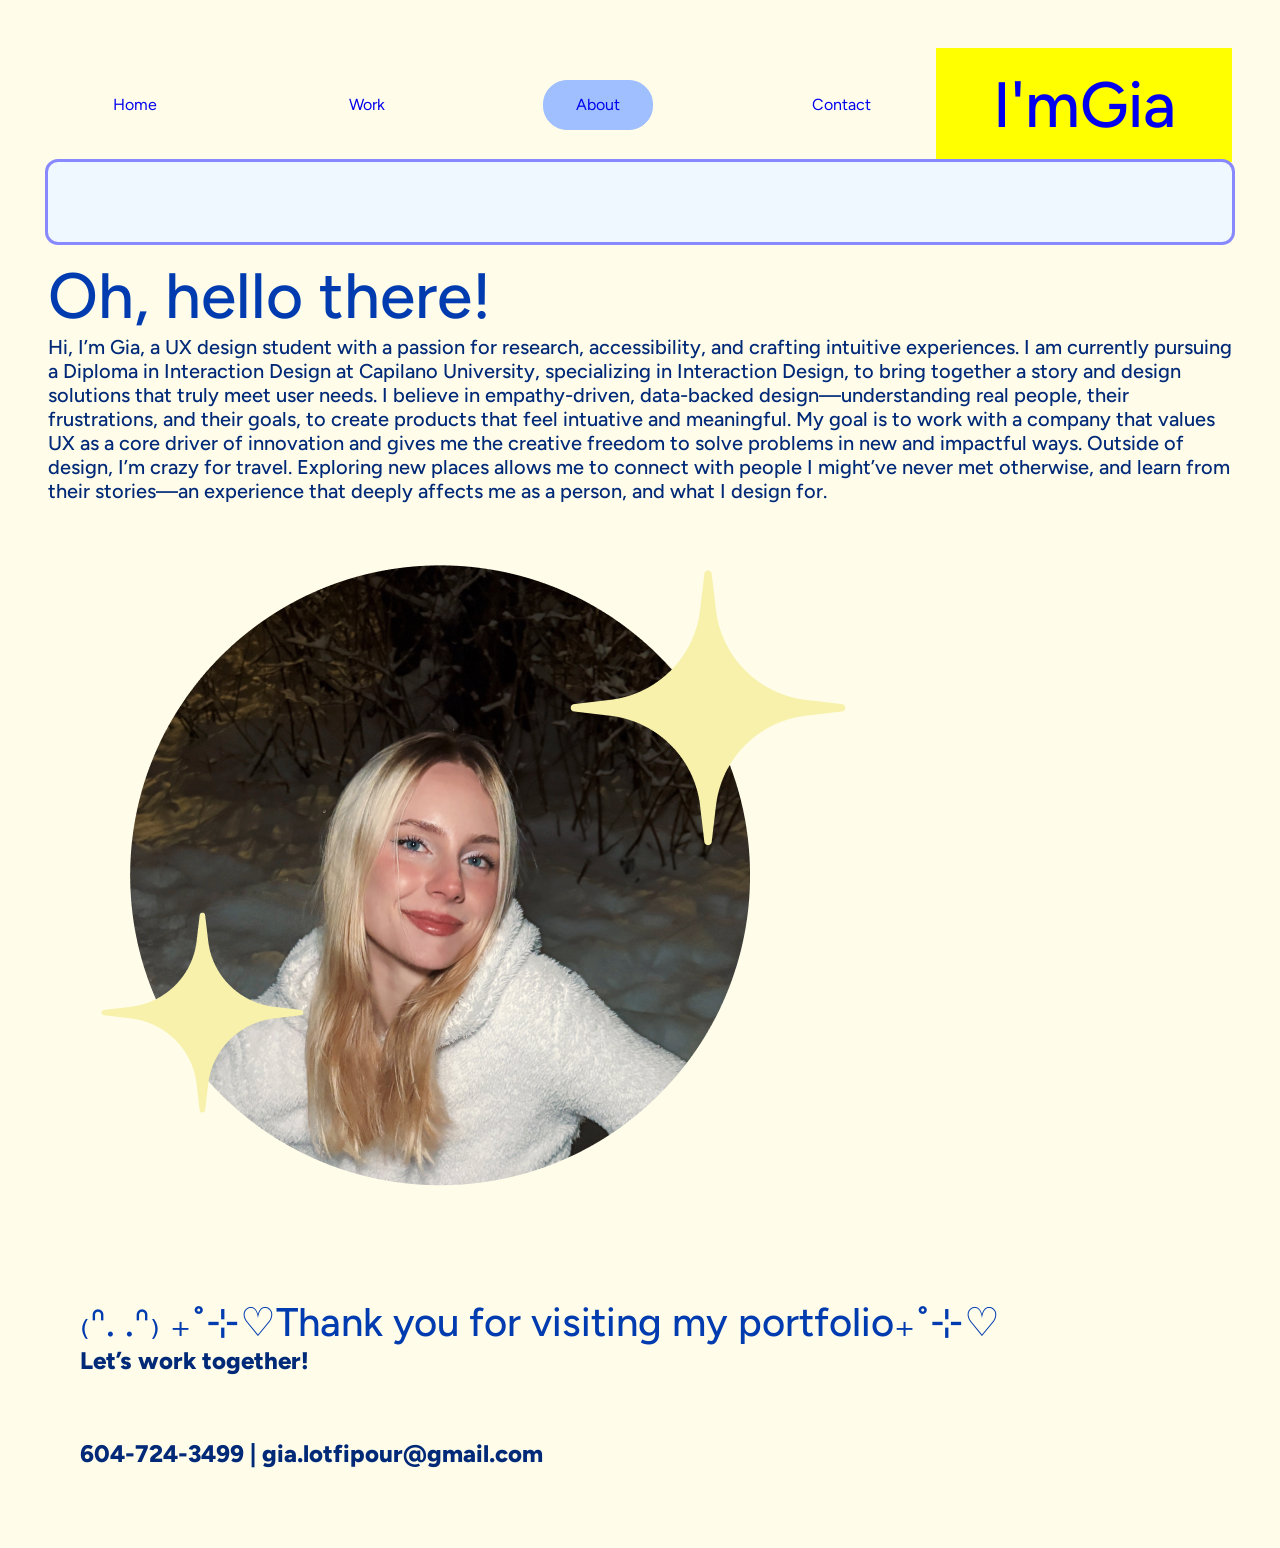
==== commit 25fe4e99: "updates" ====
--- a/about.html
+++ b/about.html
@@ -12,7 +12,9 @@
       <ul class="navigation">
         <li class="navigation-item"><a href="index.html">Home</a></li>
         <li class="navigation-item"><a href="work.html">Work</a></li>
-        <li class="navigation-item"><a href="about.html">About</a></li>
+        <li class="navigation-item navigation-item-active">
+          <a href="about.html">About</a>
+        </li>
         <li class="navigation-item"><a href="#contact">Contact</a></li>
       </ul>
 
@@ -40,7 +42,7 @@
     </section>
     <img src="img/itsme.png" alt="Screenshots of Wireframes" />
 
-    <ul class="footer">
+    <ul class="footer" id="contact">
       <li class="main-footer-area">
         <h2>₍ᐢ. .ᐢ₎ ₊˚⊹♡Thank you for visiting my portfolio₊˚⊹♡</h2>
         <h3>Let’s work together!</h3>
@@ -49,8 +51,5 @@
         <h3>604-724-3499 | gia.lotfipour@gmail.com</h3>
       </li>
     </ul>
-
-
-    </section>
   </body>
 </html>
--- a/css/styles.css
+++ b/css/styles.css
@@ -1,5 +1,15 @@
 @import url(reset.css);
 @import url("https://fonts.googleapis.com/css2?family=Figtree:ital,wght@0,300..900;1,300..900&display=swap");
+
+/* apply a natural box layout model to all elements, but allowing components to change */
+html {
+  box-sizing: border-box;
+}
+*,
+*:before,
+*:after {
+  box-sizing: inherit;
+}
 
 body {
   font-family: "Figtree", sans-serif;
@@ -8,14 +18,13 @@
   padding: 3rem;
   /* TRouBLe */
 }
-h1,
-h2,
-h3,
-h4,
-p,
-a {
-  margin-top: 0;
-}
+/* Make all images responsive */
+
+img {
+  max-width: 100%; /* Makes the image responsive to the container's width */
+  height: auto; /* Keeps the aspect ratio */
+}
+/* Typography Styles */
 
 h1 {
   color: #003baf;
@@ -53,7 +62,15 @@
   line-height: normal;
 }
 
-.box {
+/* Hyperlink Styles */
+
+a {
+  text-decoration: none;
+}
+
+/* Container and box styles */
+
+/ .box {
   background: #e0edf1;
   border-radius: 10px;
   padding: 9rem;
@@ -61,18 +78,18 @@
 }
 
 .hero {
-  padding: 2rem;
   border: 2px solid hotpink;
+  padding: 5rem;
+  margin-bottom: 1rem;
 }
 .portfolio-header {
   display: flex;
   flex-direction: row;
-
 }
 .navigation {
   display: flex;
   flex-direction: column;
-  background: FFFDEA;
+  background: #fffdea;
   padding: 2rem;
   width: 75%;
   justify-content: space-between;
@@ -85,93 +102,70 @@
   align-items: center;
   justify-content: center;
 }
+
+/* Navigation Styles */
 .navigation-item {
   padding: 1rem 2rem;
   border-radius: 1.5rem;
-  background: 9FBFFF;
-}
-
-.hero {
-  padding: 5rem;
-}
-/* Large devices (desktops, 992px and up) */
-@media (min-width: 992px) {
-  .navigation {
-    flex-direction: row;
-  }
-  body {
-    background: FFFDEA;
-  }
-}
-
-/* X-Large devices (large desktops, 1200px and up) */
-@media (min-width: 1200px) {
-  body {
-    background: FFFDEA;
-  }
-}
-
-/* XX-Large devices (larger desktops, 1400px and up) */
-@media (min-width: 1400px) {
-  body {
-    background: FFFDEAs;
-  }
-}
-
-/* ABOUT ELEMENTS*/
+  border: 1px solid transparent;
+  background: transparent;
+}
+
+.navigation-item:hover {
+  border: 1px solid #003baf;
+}
+
+.navigation-item-active {
+  border: 1px solid #9fbfff;
+  background: #9fbfff;
+}
+
+/* ABOUT ELEMENTS */
 .about.herotext {
   padding: 5rem;
 }
 
-img {
-  max-width: 100%; /* Makes the image responsive to the container's width */
-  height: auto; /* Keeps the aspect ratio */
-}
-
+/* Footer Styles */
 .footer {
-  padding 2 rem;
-}
-
-.contact-footer-area{
- justify-content: flex-end;
- align-items: end;
-}
-
+  padding: 2rem;
+}
+
+.contact-footer-area {
+  justify-content: flex-end;
+  align-items: end;
+}
 
 /* AllTrails case study section on index.html page*/
 
-
-
-
-.project-title{
+.project-title {
   display: flex;
   justify-content: center;
   align-items: center;
   height: 20vh;
 }
-.project-description{
+.project-description {
   display: flex;
   justify-content: center;
   align-items: center;
   height: 5vh;
 }
-.project-type{
+.project-type {
   display: flex;
   justify-content: center;
   align-items: center;
   height: 5vh;
 }
 
-.project-overview{
+.project-overview {
   margin-bottom: 4rem;
   margin-top: 2rem;
 }
 
-.problem-statement{ 
+.problem-statement {
   margin-bottom: 2rem;
 }
 
-.role-team-timeline{
+.role-team-timeline {
   display: flex;
   flex-direction: column;
   justify-content: flex-end;
@@ -180,50 +174,16 @@
   padding-bottom: 4rem;
 }
 
-.solution{
+.solution {
   padding-bottom: 4rem;
 }
 
-.define{
-  gap: 2rem;
+.project-stage {
   padding-top: 2rem;
   padding-bottom: 2rem;
 }
 
-.test{
-  gap: 2rem;
-  padding-top: 2rem;
-  padding-bottom: 2rem;
-}
-
-.ideate{
-  gap: 2rem;
-  padding-top: 2rem;
-  padding-bottom: 2rem;
-}
-
-.design{
-  gap: 2rem;
-  padding-top: 2rem;
-  padding-bottom: 2rem;
-}
-
-
-.the-impacto{
-  background-color: yellow;
-  padding-bottom: 10rem;
-}
-
-.learnings{
- padding-top: 2rem;
- padding-bottom: 4rem;
-}
-
-.insight-tools{
-  background-color: black;
-}
-
-.main-footer-area{
+.main-footer-area {
   padding-bottom: 4rem;
 }
 
@@ -232,8 +192,6 @@
   align-items: center; /* Aligns image and text vertically */
   gap: 20px; /* Adds space between text and image */
 }
-
-
 
 /* The Good Stuff case study section on index.html page*/
 .hero-section {
@@ -243,7 +201,7 @@
   display: flex; /* Enables side-by-side layout */
   align-items: center; /* Centers items vertically */
   justify-content: space-between; /* Adds spacing */
-  width: 100vw; /* Full width */
+  width: 100%; /* Full width */
   padding: 40px; /* Adjust as needed */
   margin-bottom: 6rem;
 }
@@ -259,24 +217,17 @@
   padding-right: 3rem;
 }
 
-
-
 /* AllTrails container section index.html*/
 
-.project-section{
+.project-section {
+  display: flex; /* Enables side-by-side layout */
   background-color: aliceblue;
   outline: 3px solid rgb(136, 136, 255);
   border-radius: 10px;
-  padding: 8rem;
   margin-bottom: 1rem;
-  align-content: flex-start;
-}
-
-.project-section {
-  display: flex; /* Enables side-by-side layout */
   align-items: center; /* Centers content vertically */
   justify-content: space-between; /* Adds spacing */
-  width: 100vw; /* Full width */
+  width: 100%; /* Full width */
   padding: 40px; /* Adjust as needed */
 }
 
@@ -289,4 +240,28 @@
   max-width: 400px; /* Prevents it from getting too large */
   height: auto; /* Keeps aspect ratio */
   padding-right: 3rem;
-}+}
+
+/* Large devices (desktops, 992px and up) */
+@media (min-width: 992px) {
+  .navigation {
+    flex-direction: row;
+  }
+  body {
+    background: #fffdea;
+  }
+}
+
+/* X-Large devices (large desktops, 1200px and up) */
+@media (min-width: 1200px) {
+  body {
+    background: #fffdea;
+  }
+}
+
+/* XX-Large devices (larger desktops, 1400px and up) */
+@media (min-width: 1400px) {
+  body {
+    background: #fffdea;
+  }
+}
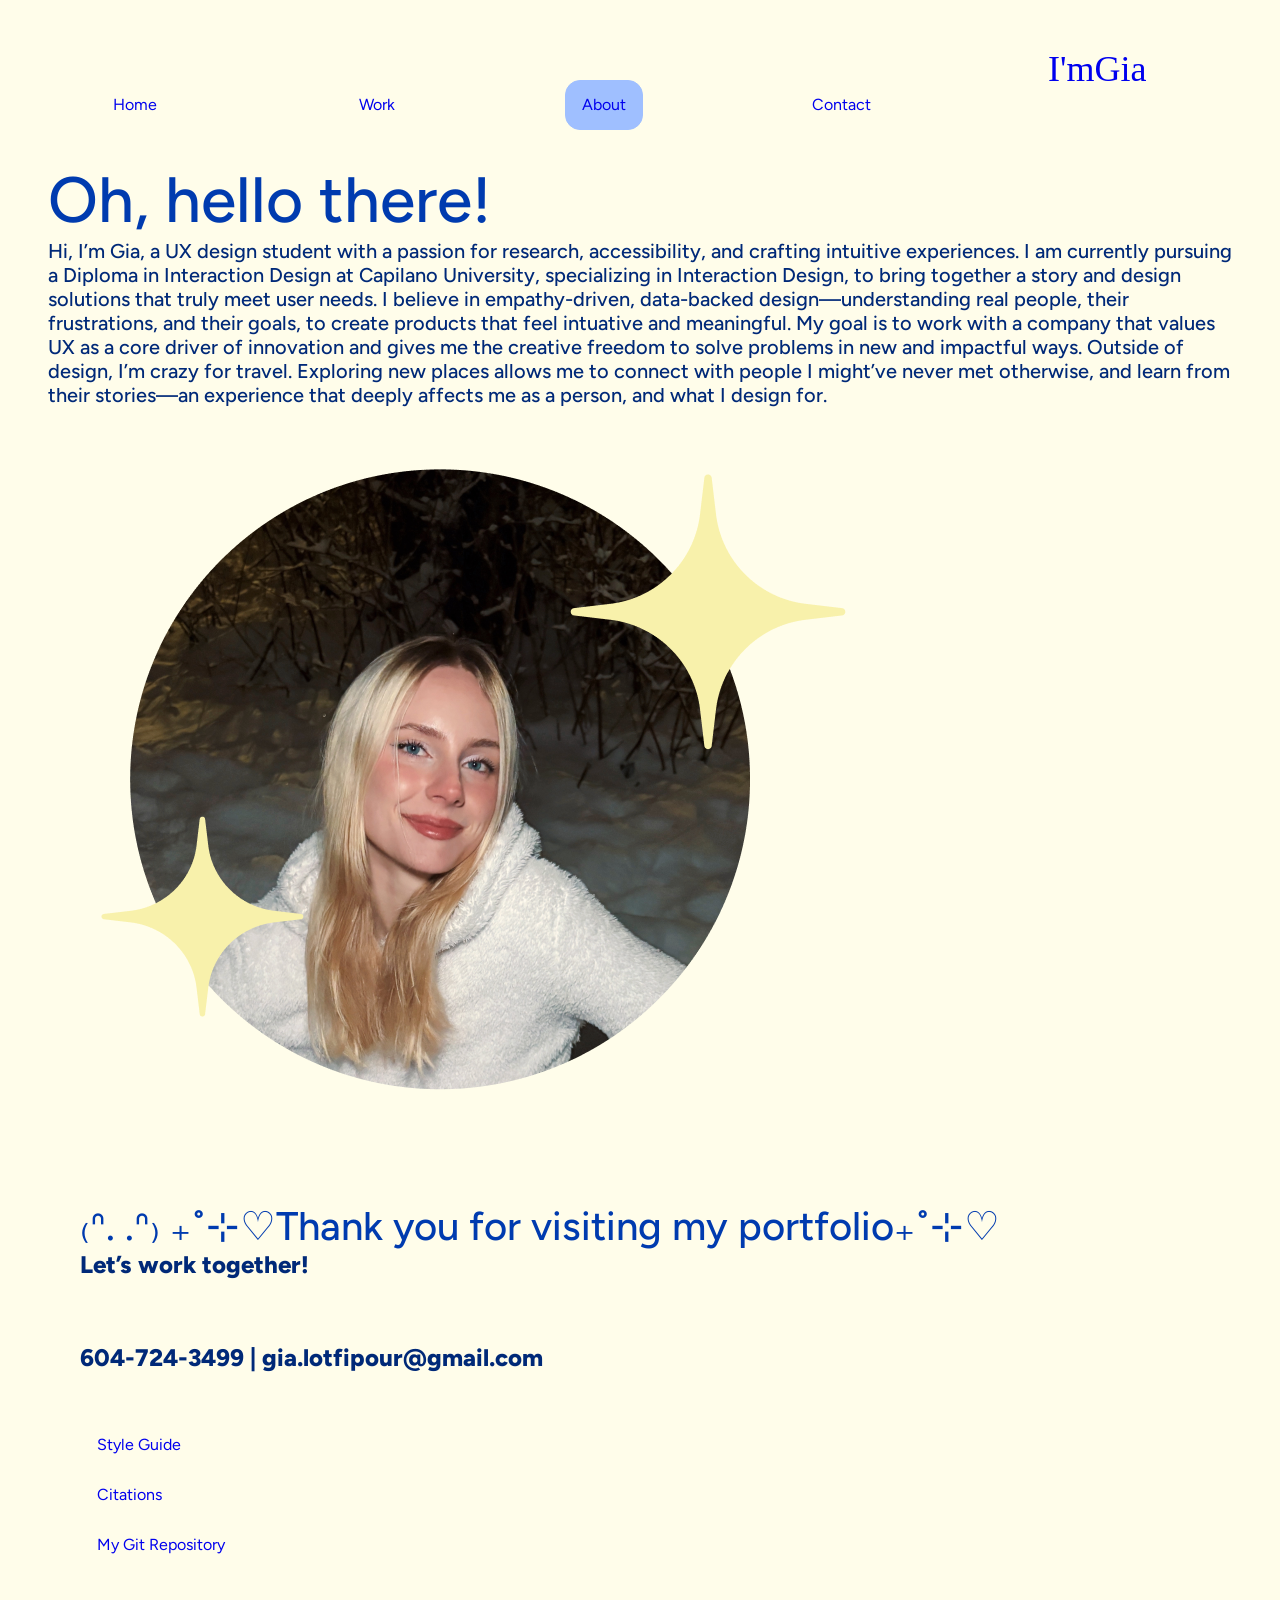
==== commit b97464aa: "updates" ====
--- a/about.html
+++ b/about.html
@@ -21,7 +21,6 @@
       <h1 class="logo"><a href="home.html">I'mGia</a></h1>
     </header>
 
-    <div class="project-section"></div>
     <section>
       <h1>Oh, hello there!</h1>
       <p>
@@ -51,5 +50,19 @@
         <h3>604-724-3499 | gia.lotfipour@gmail.com</h3>
       </li>
     </ul>
+    <ul class="footer-navigation">
+      <li class="navigation-item">
+        <a
+          href="https://www.figma.com/design/rMzfPXT9ctFKr7OSMbcHpd/Paul---Web-portfolio?node-id=0-1&t=zXJKf3eqYZQICA27-1"
+          >Style Guide</a
+        >
+      </li>
+      <li class="navigation-item"><a href="citations.html">Citations</a></li>
+      <li class="navigation-item">
+        <a href="https://github.com/gialotfipour/gialotfipour.github.io"
+          >My Git Repository</a
+        >
+      </li>
+    </ul>
   </body>
 </html>
--- a/css/styles.css
+++ b/css/styles.css
@@ -1,6 +1,7 @@
 @import url(reset.css);
 @import url("https://fonts.googleapis.com/css2?family=Figtree:ital,wght@0,300..900;1,300..900&display=swap");
 
+/*Knowledge source: James Neufeld , personal communication, March 10, 2025 */
 /* apply a natural box layout model to all elements, but allowing components to change */
 html {
   box-sizing: border-box;
@@ -70,7 +71,7 @@
 
 /* Container and box styles */
 
-/ .box {
+.box {
   background: #e0edf1;
   border-radius: 10px;
   padding: 9rem;
@@ -78,7 +79,6 @@
 }
 
 .hero {
-  border: 2px solid hotpink;
   padding: 5rem;
   margin-bottom: 1rem;
 }
@@ -95,14 +95,13 @@
   justify-content: space-between;
 }
 .logo {
-  width: 25%;
-  background: yellow;
-  display: flex;
-  flex-direction: column;
-  align-items: center;
-  justify-content: center;
-}
-
+  font-family: "Pixelify Sans", cursive;
+  font-size: 36px;
+  color: #003baf;
+  padding-left: 7rem;
+}
+
+/*Knowledge source: James Neufeld , personal communication, March 10, 2025 */
 /* Navigation Styles */
 .navigation-item {
   padding: 1rem 2rem;
@@ -113,11 +112,15 @@
 
 .navigation-item:hover {
   border: 1px solid #003baf;
+  background: trans;
+  border-radius: 15px;
 }
 
 .navigation-item-active {
   border: 1px solid #9fbfff;
   background: #9fbfff;
+  padding: 1rem;
+  border-radius: 15px;
 }
 
 /* ABOUT ELEMENTS */
@@ -193,6 +196,7 @@
   gap: 20px; /* Adds space between text and image */
 }
 
+/*Knowledge source: James Neufeld , personal communication, March 10, 2025 */
 /* The Good Stuff case study section on index.html page*/
 .hero-section {
   background-color: aliceblue;
@@ -242,6 +246,8 @@
   padding-right: 3rem;
 }
 
+/*Knowledge source: James Neufeld , personal communication, March 10, 2025 */
+
 /* Large devices (desktops, 992px and up) */
 @media (min-width: 992px) {
   .navigation {
@@ -265,3 +271,7 @@
     background: #fffdea;
   }
 }
+
+.footer-navigation {
+  padding: 1rem;
+}
